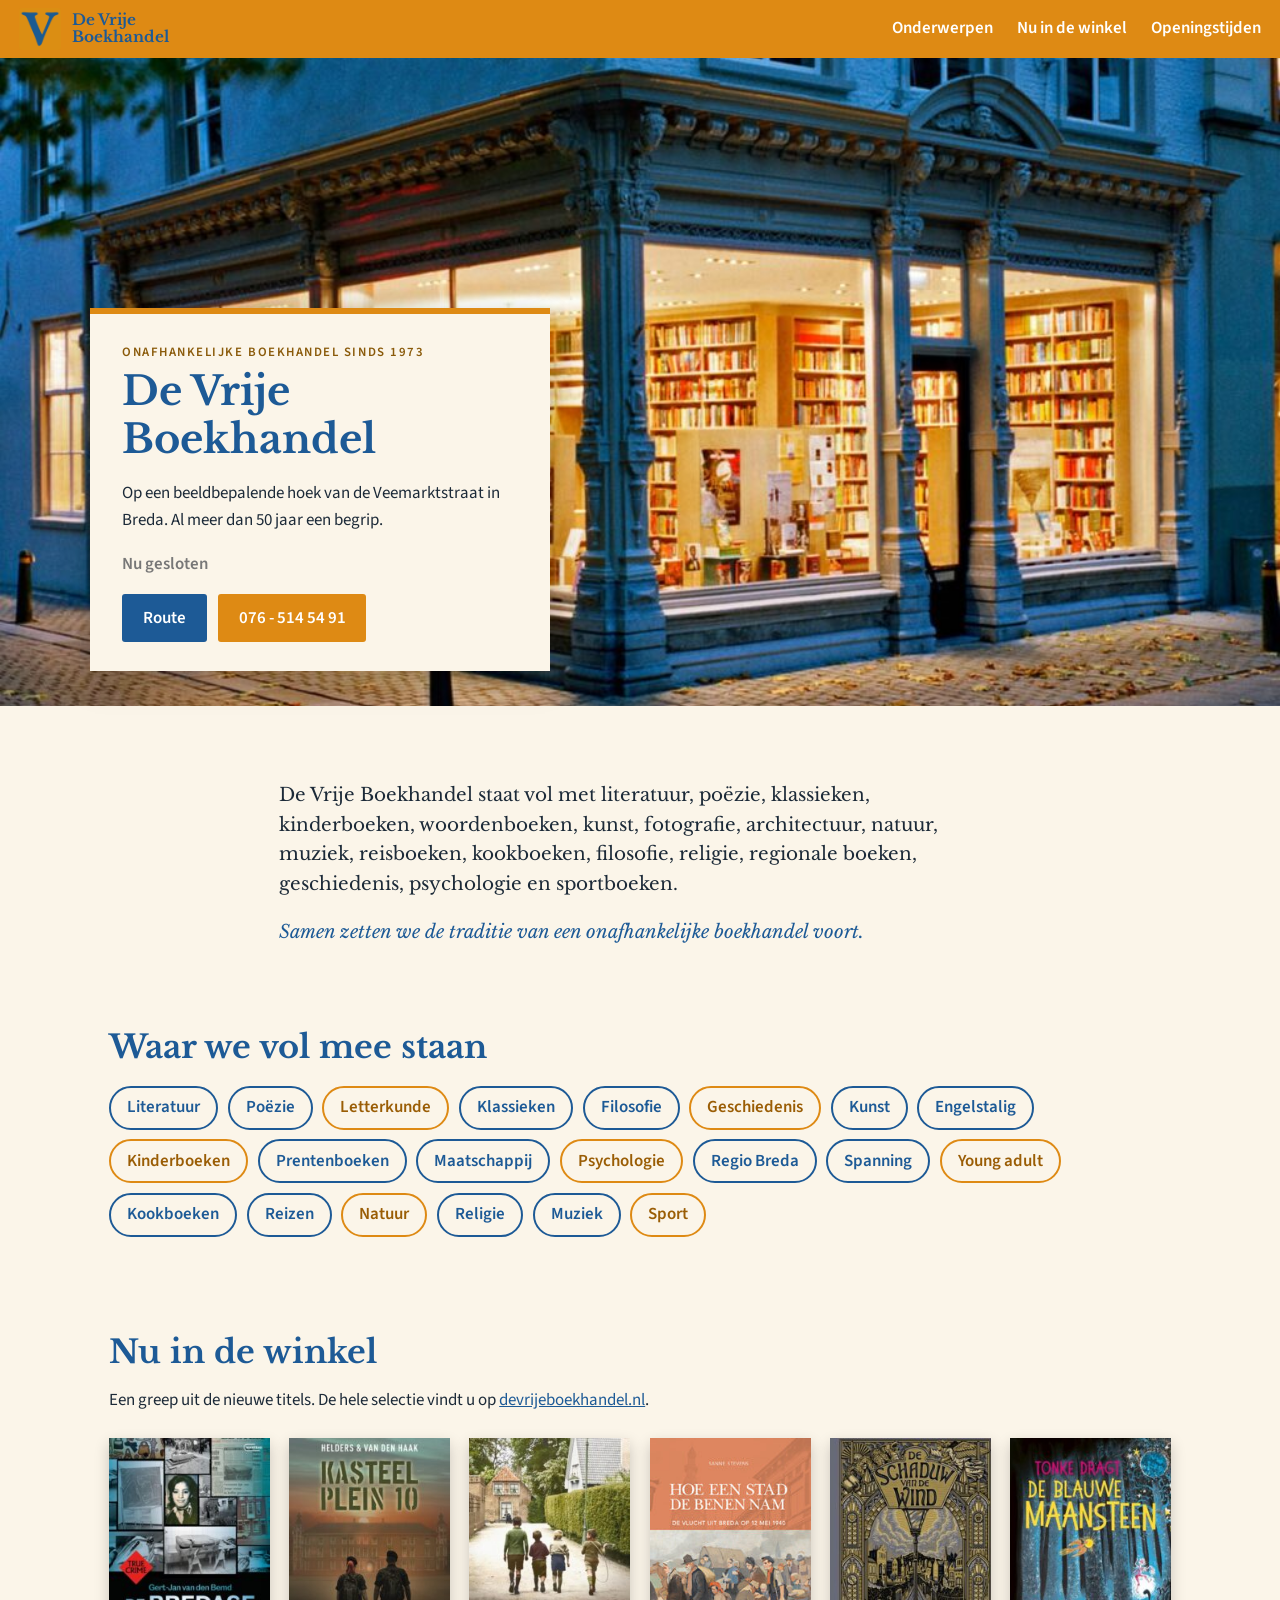
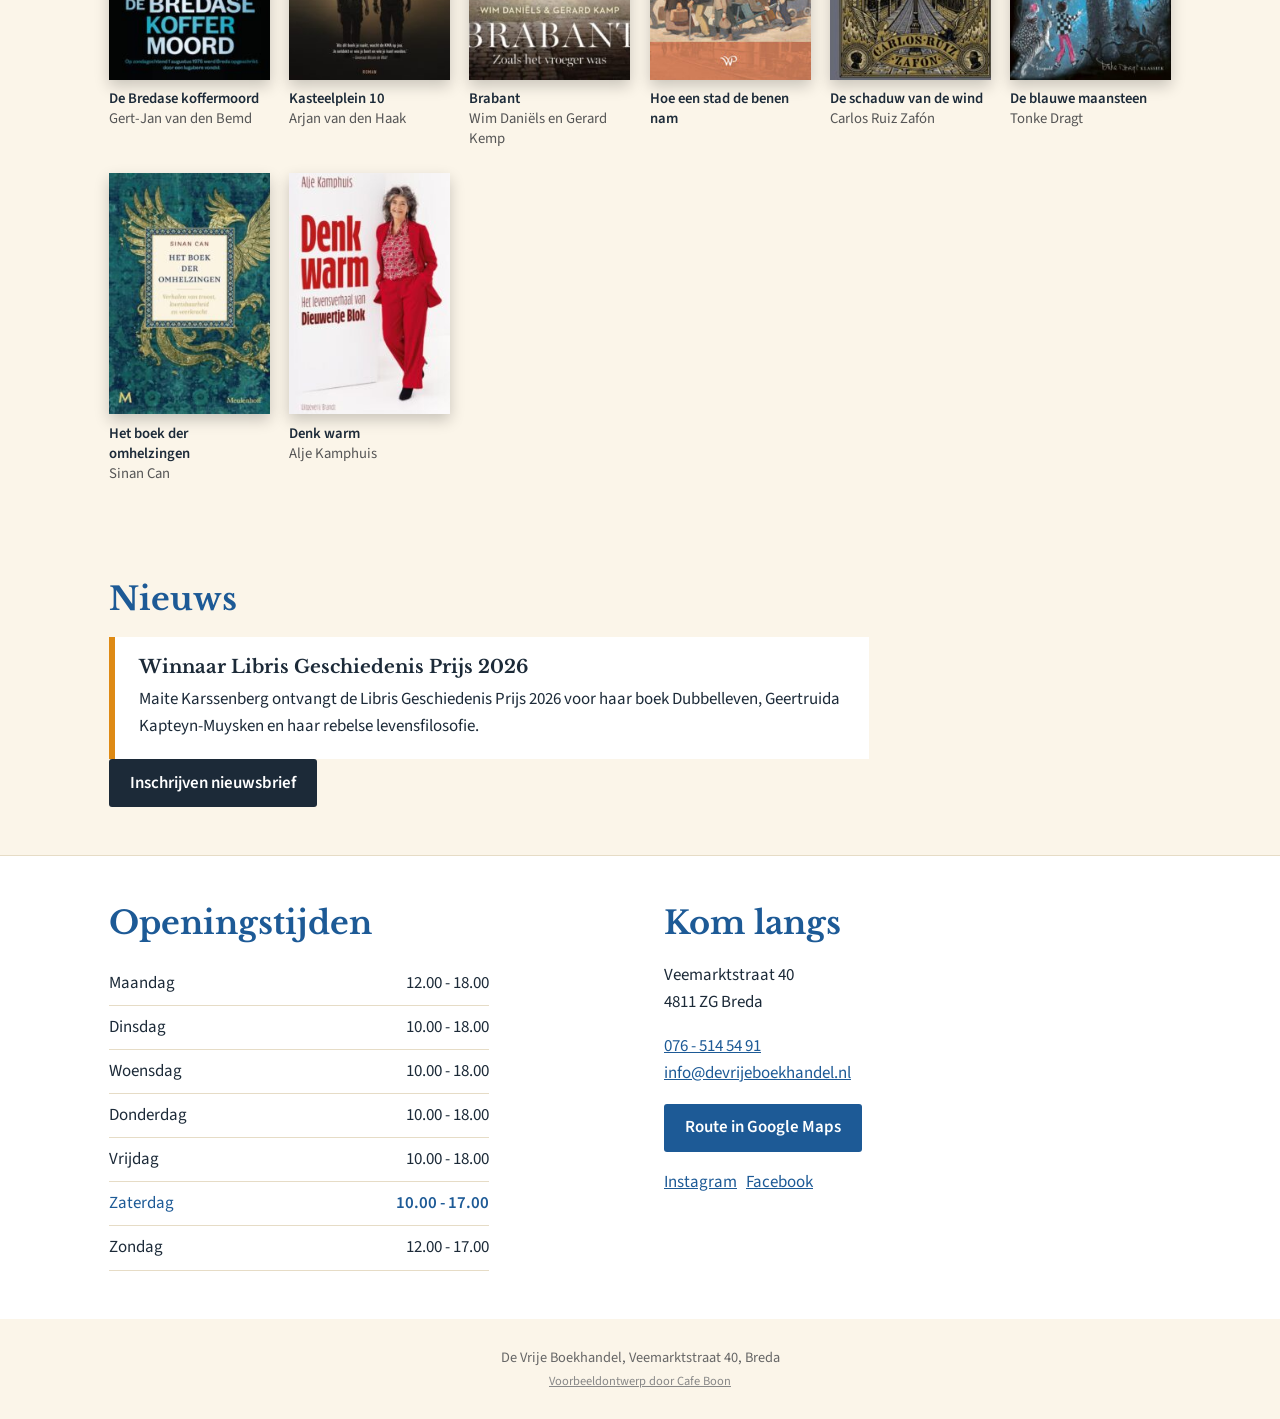
==== index.html @ ec6e94fd "Voorbeeldwebsite voor De Vrije Boekhandel" ====
<!doctype html>
<html lang="nl">
<head>
<meta charset="utf-8">
<meta name="viewport" content="width=device-width, initial-scale=1">
<meta name="robots" content="noindex">
<title>De Vrije Boekhandel - Veemarktstraat 40 Breda</title>
<meta name="description" content="De Vrije Boekhandel, onafhankelijke boekhandel op een beeldbepalende hoek van de Veemarktstraat in Breda. Open van maandag tot en met zondag.">
<meta property="og:title" content="De Vrije Boekhandel Breda">
<meta property="og:description" content="Onafhankelijke boekhandel sinds 1973, Veemarktstraat 40 in Breda.">
<meta property="og:image" content="images/winkel.jpg">
<link rel="icon" href="images/logo.png">
<link rel="preconnect" href="https://fonts.googleapis.com">
<link rel="preconnect" href="https://fonts.gstatic.com" crossorigin>
<link href="https://fonts.googleapis.com/css2?family=Libre+Baskerville:ital,wght@0,400;0,700;1,400&family=Source+Sans+3:wght@400;600&display=swap" rel="stylesheet">
<link rel="stylesheet" href="style.css">
</head>
<body>
<header class="top">
  <a class="brand" href="#"><img src="images/logo.png" alt=""><span>De Vrije<br>Boekhandel</span></a>
  <nav>
    <a href="#onderwerpen">Onderwerpen</a>
    <a href="#nu">Nu in de winkel</a>
    <a href="#openingstijden">Openingstijden</a>
  </nav>
</header>

<section class="hero">
  <img src="images/winkel.jpg" alt="De Vrije Boekhandel op de hoek van de Veemarktstraat">
  <div class="hero-card">
    <p class="kicker">Onafhankelijke boekhandel sinds 1973</p>
    <h1>De Vrije Boekhandel</h1>
    <p>Op een beeldbepalende hoek van de Veemarktstraat in Breda. Al meer dan 50 jaar een begrip.</p>
    <p class="status" id="status"></p>
    <div class="actions">
      <a class="btn" href="https://www.google.com/maps/dir/?api=1&destination=Veemarktstraat+40+4811+ZG+Breda">Route</a>
      <a class="btn alt" href="tel:+31765145491">076 - 514 54 91</a>
    </div>
  </div>
</section>

<section class="intro">
  <p>De Vrije Boekhandel staat vol met literatuur, poëzie, klassieken, kinderboeken, woordenboeken, kunst, fotografie, architectuur, natuur, muziek, reisboeken, kookboeken, filosofie, religie, regionale boeken, geschiedenis, psychologie en sportboeken.</p>
  <p class="trad">Samen zetten we de traditie van een onafhankelijke boekhandel voort.</p>
</section>

<section id="onderwerpen" class="wrap">
  <h2>Waar we vol mee staan</h2>
  <ul class="topics">
    <li>Literatuur</li><li>Poëzie</li><li>Letterkunde</li><li>Klassieken</li><li>Filosofie</li><li>Geschiedenis</li>
    <li>Kunst</li><li>Engelstalig</li><li>Kinderboeken</li><li>Prentenboeken</li><li>Maatschappij</li><li>Psychologie</li>
    <li>Regio Breda</li><li>Spanning</li><li>Young adult</li><li>Kookboeken</li><li>Reizen</li><li>Natuur</li>
    <li>Religie</li><li>Muziek</li><li>Sport</li>
  </ul>
</section>

<section id="nu" class="wrap">
  <h2>Nu in de winkel</h2>
  <p class="sub">Een greep uit de nieuwe titels. De hele selectie vindt u op <a href="https://www.devrijeboekhandel.nl/">devrijeboekhandel.nl</a>.</p>
  <ul class="shelf">
    <li><img src="images/covers/9789022343548.jpg" alt="De Bredase koffermoord"><span>De Bredase koffermoord<br><em>Gert-Jan van den Bemd</em></span></li>
    <li><img src="images/covers/9789081739986.jpg" alt="Kasteelplein 10"><span>Kasteelplein 10<br><em>Arjan van den Haak</em></span></li>
    <li><img src="images/covers/9789021344096.jpg" alt="Brabant"><span>Brabant<br><em>Wim Daniëls en Gerard Kemp</em></span></li>
    <li><img src="images/covers/9789464566826.jpg" alt="Hoe een stad de benen nam"><span>Hoe een stad de benen nam</span></li>
    <li><img src="images/covers/9789400520684.jpg" alt="De schaduw van de wind"><span>De schaduw van de wind<br><em>Carlos Ruiz Zafón</em></span></li>
    <li><img src="images/covers/9789025890926.jpg" alt="De blauwe maansteen"><span>De blauwe maansteen<br><em>Tonke Dragt</em></span></li>
    <li><img src="images/covers/9789089684578.jpg" alt="Het boek der omhelzingen"><span>Het boek der omhelzingen<br><em>Sinan Can</em></span></li>
    <li><img src="images/covers/9789493319608.jpg" alt="Denk warm"><span>Denk warm<br><em>Alje Kamphuis</em></span></li>
  </ul>
</section>

<section class="news wrap">
  <h2>Nieuws</h2>
  <article>
    <h3>Winnaar Libris Geschiedenis Prijs 2026</h3>
    <p>Maite Karssenberg ontvangt de Libris Geschiedenis Prijs 2026 voor haar boek Dubbelleven, Geertruida Kapteyn-Muysken en haar rebelse levensfilosofie.</p>
  </article>
  <p><a class="btn alt dark" href="https://www.devrijeboekhandel.nl/inschrijven-nieuwsbrief/">Inschrijven nieuwsbrief</a></p>
</section>

<section id="openingstijden" class="visit">
  <div class="wrap two">
    <div>
      <h2>Openingstijden</h2>
      <table>
        <tr data-d="1"><th>Maandag</th><td>12.00 - 18.00</td></tr>
        <tr data-d="2"><th>Dinsdag</th><td>10.00 - 18.00</td></tr>
        <tr data-d="3"><th>Woensdag</th><td>10.00 - 18.00</td></tr>
        <tr data-d="4"><th>Donderdag</th><td>10.00 - 18.00</td></tr>
        <tr data-d="5"><th>Vrijdag</th><td>10.00 - 18.00</td></tr>
        <tr data-d="6"><th>Zaterdag</th><td>10.00 - 17.00</td></tr>
        <tr data-d="0"><th>Zondag</th><td>12.00 - 17.00</td></tr>
      </table>
    </div>
    <div>
      <h2>Kom langs</h2>
      <p>Veemarktstraat 40<br>4811 ZG Breda</p>
      <p><a href="tel:+31765145491">076 - 514 54 91</a><br><a href="mailto:info@devrijeboekhandel.nl">info@devrijeboekhandel.nl</a></p>
      <p><a class="btn" href="https://www.google.com/maps/dir/?api=1&destination=Veemarktstraat+40+4811+ZG+Breda">Route in Google Maps</a></p>
      <p><a href="https://www.instagram.com/vrijeboekhandelbreda/">Instagram</a> &nbsp; <a href="https://www.facebook.com/VrijeBoekhandel/">Facebook</a></p>
    </div>
  </div>
</section>

<footer>
  <p>De Vrije Boekhandel, Veemarktstraat 40, Breda</p>
  <p class="credit"><a href="https://cafeboon.com">Voorbeeldontwerp door Cafe Boon</a></p>
</footer>
<script>
(function(){
  var h={1:[12,18],2:[10,18],3:[10,18],4:[10,18],5:[10,18],6:[10,17],0:[12,17]};
  var n=new Date(),d=n.getDay(),m=n.getHours()+n.getMinutes()/60,el=document.getElementById('status');
  var r=document.querySelector('tr[data-d="'+d+'"]');if(r)r.className='today';
  if(m>=h[d][0]&&m<h[d][1]){el.textContent='Vandaag open tot '+h[d][1]+'.00 uur';el.className='status yes'}
  else{el.textContent='Nu gesloten'}
})();
</script>
</body>
</html>
---- style.css ----
:root{--orange:#de8a14;--blue:#1d5a96;--ink:#1c2a38;--cream:#fbf5e9;--line:#e6dcc6}
*{box-sizing:border-box}
body{margin:0;font-family:"Source Sans 3",sans-serif;font-size:1.06rem;color:var(--ink);background:var(--cream);line-height:1.6}
h1,h2,h3{font-family:"Libre Baskerville",serif;line-height:1.2;margin:0 0 .6em}
h2{font-size:clamp(1.5rem,3.5vw,2rem);color:var(--blue)}
a{color:var(--blue)}
.top{display:flex;align-items:center;justify-content:space-between;padding:.5rem 1.2rem;background:var(--orange);position:sticky;top:0;z-index:5}
.brand{display:flex;align-items:center;gap:.7rem;text-decoration:none;color:var(--blue);font-family:"Libre Baskerville",serif;font-weight:700;line-height:1.1;font-size:.95rem}
.brand img{height:42px;border-radius:3px}
.top nav a{color:#fff;text-decoration:none;margin-left:1.3rem;font-weight:600}
.hero{position:relative;height:72vh;min-height:420px;background:#223}
.hero>img{width:100%;height:100%;object-fit:cover;display:block}
.hero-card{position:absolute;left:max(1.2rem,calc((100vw - 1100px)/2));bottom:2.2rem;background:var(--cream);padding:1.8rem 2rem;max-width:460px;border-top:6px solid var(--orange);box-shadow:0 10px 30px rgba(0,0,0,.25)}
.hero-card h1{font-size:clamp(1.8rem,4.5vw,2.5rem);color:var(--blue);margin:.1em 0 .4em}
.kicker{font-size:.8rem;text-transform:uppercase;letter-spacing:.12em;font-weight:600;margin:0;color:#8a5a0a}
.status{font-weight:600;margin:.2rem 0 1rem;color:#777}.status.yes{color:#2e7d32}
.actions{display:flex;gap:.7rem;flex-wrap:wrap}
.btn{display:inline-block;background:var(--blue);color:#fff;padding:.65rem 1.3rem;text-decoration:none;font-weight:600;border-radius:3px}
.btn.alt{background:var(--orange);color:#fff}.btn.dark{background:var(--ink)}
.intro{max-width:760px;margin:0 auto;padding:3.5rem 1.2rem 1rem;font-family:"Libre Baskerville",serif;font-size:1.15rem}
.trad{font-style:italic;color:var(--blue)}
.wrap{max-width:1100px;margin:0 auto;padding:3rem 1.2rem}
.topics{list-style:none;padding:0;margin:0;display:flex;flex-wrap:wrap;gap:.6rem}
.topics li{border:2px solid var(--blue);color:var(--blue);padding:.4rem 1rem;border-radius:999px;font-weight:600}
.topics li:nth-child(3n){border-color:var(--orange);color:#9a5d05}
.sub{margin-top:-.2rem}
.shelf{list-style:none;padding:0;margin:1.5rem 0 0;display:grid;grid-template-columns:repeat(auto-fill,minmax(150px,1fr));gap:1.5rem 1.2rem}
.shelf img{width:100%;aspect-ratio:2/3;object-fit:cover;display:block;box-shadow:0 6px 14px rgba(0,0,0,.2);background:#ddd}
.shelf span{display:block;margin-top:.6rem;font-size:.92rem;line-height:1.35;font-weight:600}
.shelf em{font-weight:400;font-style:normal;color:#555}
.news article{background:#fff;border-left:6px solid var(--orange);padding:1.2rem 1.5rem;max-width:760px}
.news h3{font-size:1.15rem;margin-bottom:.4em}.news p{margin:0}
.visit{background:#fff;border-top:1px solid var(--line)}
.two{display:grid;grid-template-columns:1fr 1fr;gap:3rem}
table{border-collapse:collapse;width:100%;max-width:380px}
th{text-align:left;font-weight:400}td{text-align:right}
th,td{padding:.5rem 0;border-bottom:1px solid var(--line)}
tr.today{font-weight:600;color:var(--blue)}
footer{text-align:center;padding:1.5rem 1rem;font-size:.9rem;color:#666;background:var(--cream)}
footer p{margin:.2rem}.credit{font-size:.78rem}.credit a{color:#888}
@media(max-width:760px){
.top nav{display:none}
.hero{height:auto;min-height:0}.hero>img{height:260px}
.hero-card{position:static;max-width:none;box-shadow:none}
.two{grid-template-columns:1fr;gap:2rem}}
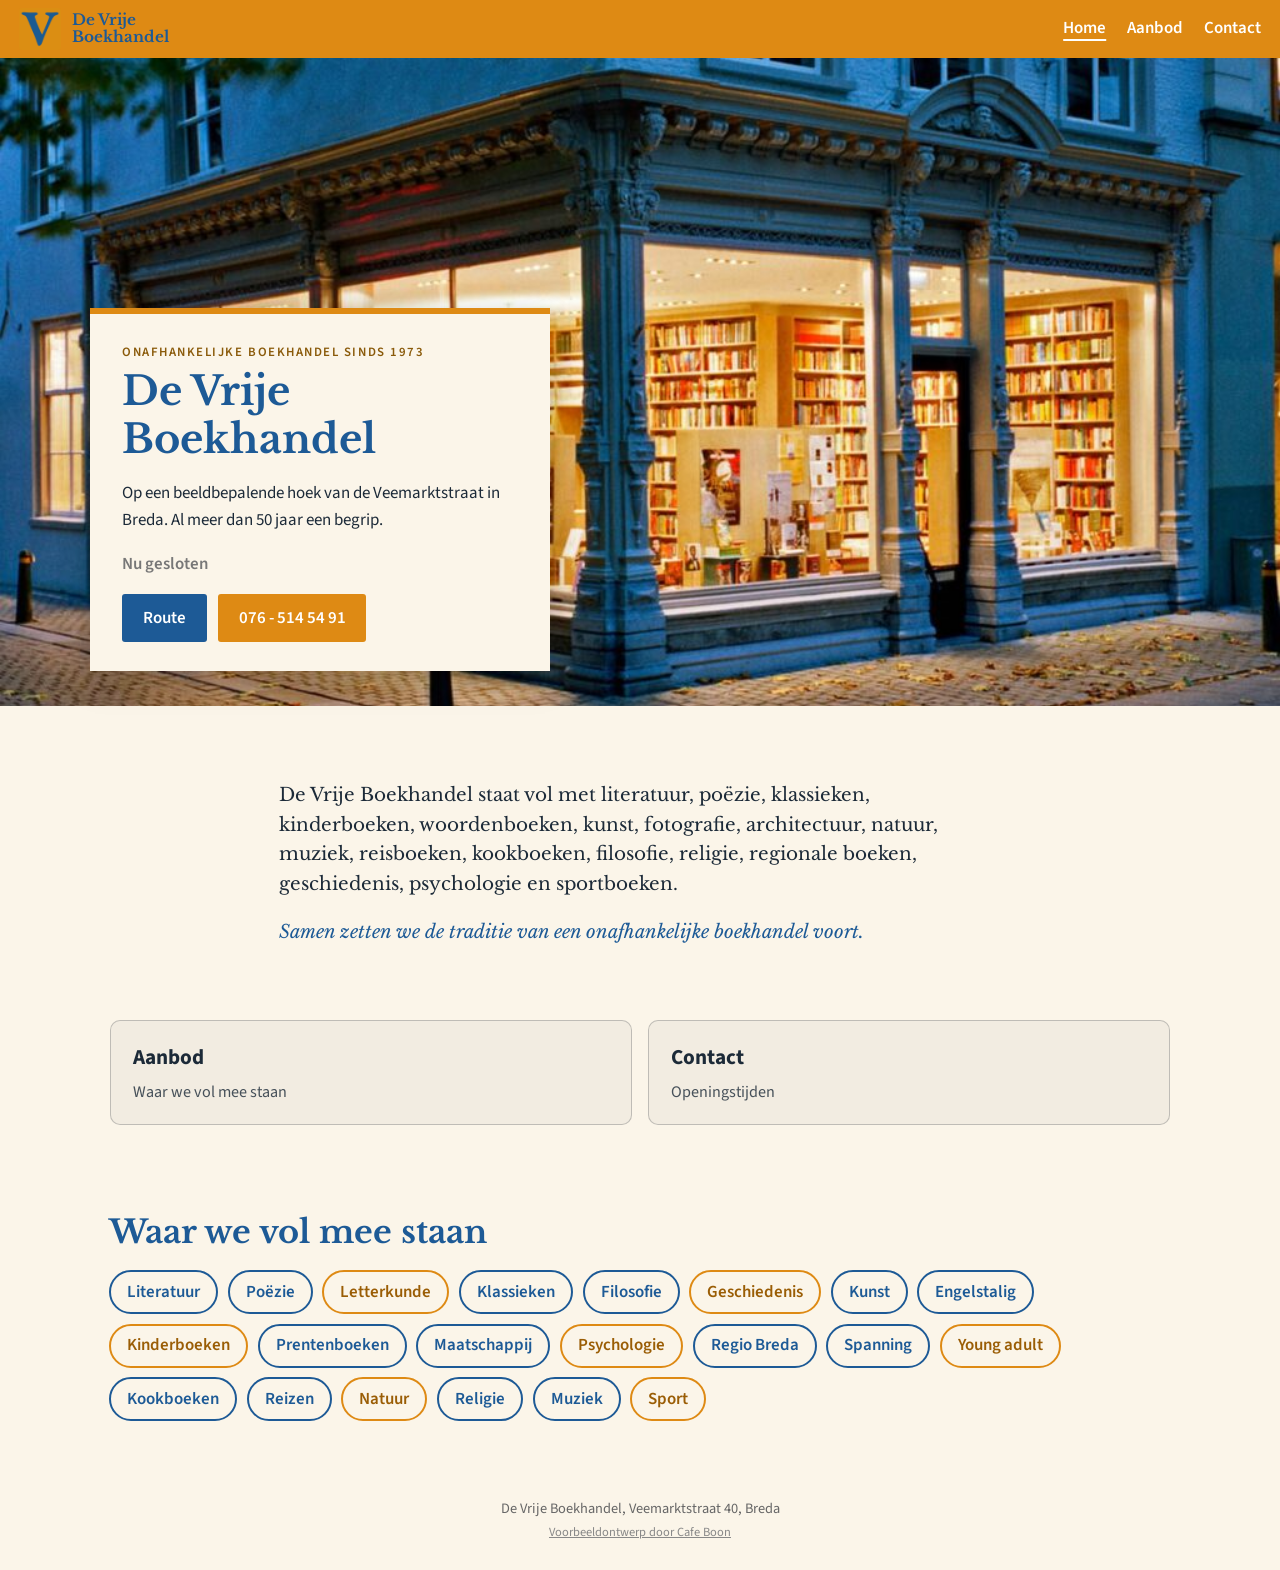
==== commit b61c5116: "Website opgedeeld in meerdere pagina's" ====
--- a/index.html
+++ b/index.html
@@ -17,103 +17,46 @@
 </head>
 <body>
 <header class="top">
-  <a class="brand" href="#"><img src="images/logo.png" alt=""><span>De Vrije<br>Boekhandel</span></a>
-  <nav>
-    <a href="#onderwerpen">Onderwerpen</a>
-    <a href="#nu">Nu in de winkel</a>
-    <a href="#openingstijden">Openingstijden</a>
-  </nav>
+<a class="brand" href="index.html"><img alt="" src="images/logo.png"/><span>De Vrije<br/>Boekhandel</span></a>
+<nav><a aria-current="page" href="index.html">Home</a><a href="aanbod.html">Aanbod</a><a href="contact.html">Contact</a></nav>
 </header>
-
+<div aria-label="Pagina's" class="sn-bar" role="navigation"><a aria-current="page" class="sn-link" href="index.html">Home</a><a class="sn-link" href="aanbod.html">Aanbod</a><a class="sn-link" href="contact.html">Contact</a></div>
 <section class="hero">
-  <img src="images/winkel.jpg" alt="De Vrije Boekhandel op de hoek van de Veemarktstraat">
-  <div class="hero-card">
-    <p class="kicker">Onafhankelijke boekhandel sinds 1973</p>
-    <h1>De Vrije Boekhandel</h1>
-    <p>Op een beeldbepalende hoek van de Veemarktstraat in Breda. Al meer dan 50 jaar een begrip.</p>
-    <p class="status" id="status"></p>
-    <div class="actions">
-      <a class="btn" href="https://www.google.com/maps/dir/?api=1&destination=Veemarktstraat+40+4811+ZG+Breda">Route</a>
-      <a class="btn alt" href="tel:+31765145491">076 - 514 54 91</a>
-    </div>
-  </div>
+<img alt="De Vrije Boekhandel op de hoek van de Veemarktstraat" src="images/winkel.jpg"/>
+<div class="hero-card">
+<p class="kicker">Onafhankelijke boekhandel sinds 1973</p>
+<h1>De Vrije Boekhandel</h1>
+<p>Op een beeldbepalende hoek van de Veemarktstraat in Breda. Al meer dan 50 jaar een begrip.</p>
+<p class="status" id="status"></p>
+<div class="actions">
+<a class="btn" href="https://www.google.com/maps/dir/?api=1&amp;destination=Veemarktstraat+40+4811+ZG+Breda">Route</a>
+<a class="btn alt" href="tel:+31765145491">076 - 514 54 91</a>
+</div>
+</div>
 </section>
-
 <section class="intro">
-  <p>De Vrije Boekhandel staat vol met literatuur, poëzie, klassieken, kinderboeken, woordenboeken, kunst, fotografie, architectuur, natuur, muziek, reisboeken, kookboeken, filosofie, religie, regionale boeken, geschiedenis, psychologie en sportboeken.</p>
-  <p class="trad">Samen zetten we de traditie van een onafhankelijke boekhandel voort.</p>
+<p>De Vrije Boekhandel staat vol met literatuur, poëzie, klassieken, kinderboeken, woordenboeken, kunst, fotografie, architectuur, natuur, muziek, reisboeken, kookboeken, filosofie, religie, regionale boeken, geschiedenis, psychologie en sportboeken.</p>
+<p class="trad">Samen zetten we de traditie van een onafhankelijke boekhandel voort.</p>
 </section>
-
-<section id="onderwerpen" class="wrap">
-  <h2>Waar we vol mee staan</h2>
-  <ul class="topics">
-    <li>Literatuur</li><li>Poëzie</li><li>Letterkunde</li><li>Klassieken</li><li>Filosofie</li><li>Geschiedenis</li>
-    <li>Kunst</li><li>Engelstalig</li><li>Kinderboeken</li><li>Prentenboeken</li><li>Maatschappij</li><li>Psychologie</li>
-    <li>Regio Breda</li><li>Spanning</li><li>Young adult</li><li>Kookboeken</li><li>Reizen</li><li>Natuur</li>
-    <li>Religie</li><li>Muziek</li><li>Sport</li>
-  </ul>
+<div class="sn-cards"><a class="sn-card" href="aanbod.html"><strong>Aanbod</strong><span>Waar we vol mee staan</span></a><a class="sn-card" href="contact.html"><strong>Contact</strong><span>Openingstijden</span></a></div>
+<section class="wrap">
+<h2>Waar we vol mee staan</h2>
+<ul class="topics">
+<li>Literatuur</li><li>Poëzie</li><li>Letterkunde</li><li>Klassieken</li><li>Filosofie</li><li>Geschiedenis</li>
+<li>Kunst</li><li>Engelstalig</li><li>Kinderboeken</li><li>Prentenboeken</li><li>Maatschappij</li><li>Psychologie</li>
+<li>Regio Breda</li><li>Spanning</li><li>Young adult</li><li>Kookboeken</li><li>Reizen</li><li>Natuur</li>
+<li>Religie</li><li>Muziek</li><li>Sport</li>
+</ul>
 </section>
-
-<section id="nu" class="wrap">
-  <h2>Nu in de winkel</h2>
-  <p class="sub">Een greep uit de nieuwe titels. De hele selectie vindt u op <a href="https://www.devrijeboekhandel.nl/">devrijeboekhandel.nl</a>.</p>
-  <ul class="shelf">
-    <li><img src="images/covers/9789022343548.jpg" alt="De Bredase koffermoord"><span>De Bredase koffermoord<br><em>Gert-Jan van den Bemd</em></span></li>
-    <li><img src="images/covers/9789081739986.jpg" alt="Kasteelplein 10"><span>Kasteelplein 10<br><em>Arjan van den Haak</em></span></li>
-    <li><img src="images/covers/9789021344096.jpg" alt="Brabant"><span>Brabant<br><em>Wim Daniëls en Gerard Kemp</em></span></li>
-    <li><img src="images/covers/9789464566826.jpg" alt="Hoe een stad de benen nam"><span>Hoe een stad de benen nam</span></li>
-    <li><img src="images/covers/9789400520684.jpg" alt="De schaduw van de wind"><span>De schaduw van de wind<br><em>Carlos Ruiz Zafón</em></span></li>
-    <li><img src="images/covers/9789025890926.jpg" alt="De blauwe maansteen"><span>De blauwe maansteen<br><em>Tonke Dragt</em></span></li>
-    <li><img src="images/covers/9789089684578.jpg" alt="Het boek der omhelzingen"><span>Het boek der omhelzingen<br><em>Sinan Can</em></span></li>
-    <li><img src="images/covers/9789493319608.jpg" alt="Denk warm"><span>Denk warm<br><em>Alje Kamphuis</em></span></li>
-  </ul>
-</section>
-
-<section class="news wrap">
-  <h2>Nieuws</h2>
-  <article>
-    <h3>Winnaar Libris Geschiedenis Prijs 2026</h3>
-    <p>Maite Karssenberg ontvangt de Libris Geschiedenis Prijs 2026 voor haar boek Dubbelleven, Geertruida Kapteyn-Muysken en haar rebelse levensfilosofie.</p>
-  </article>
-  <p><a class="btn alt dark" href="https://www.devrijeboekhandel.nl/inschrijven-nieuwsbrief/">Inschrijven nieuwsbrief</a></p>
-</section>
-
-<section id="openingstijden" class="visit">
-  <div class="wrap two">
-    <div>
-      <h2>Openingstijden</h2>
-      <table>
-        <tr data-d="1"><th>Maandag</th><td>12.00 - 18.00</td></tr>
-        <tr data-d="2"><th>Dinsdag</th><td>10.00 - 18.00</td></tr>
-        <tr data-d="3"><th>Woensdag</th><td>10.00 - 18.00</td></tr>
-        <tr data-d="4"><th>Donderdag</th><td>10.00 - 18.00</td></tr>
-        <tr data-d="5"><th>Vrijdag</th><td>10.00 - 18.00</td></tr>
-        <tr data-d="6"><th>Zaterdag</th><td>10.00 - 17.00</td></tr>
-        <tr data-d="0"><th>Zondag</th><td>12.00 - 17.00</td></tr>
-      </table>
-    </div>
-    <div>
-      <h2>Kom langs</h2>
-      <p>Veemarktstraat 40<br>4811 ZG Breda</p>
-      <p><a href="tel:+31765145491">076 - 514 54 91</a><br><a href="mailto:info@devrijeboekhandel.nl">info@devrijeboekhandel.nl</a></p>
-      <p><a class="btn" href="https://www.google.com/maps/dir/?api=1&destination=Veemarktstraat+40+4811+ZG+Breda">Route in Google Maps</a></p>
-      <p><a href="https://www.instagram.com/vrijeboekhandelbreda/">Instagram</a> &nbsp; <a href="https://www.facebook.com/VrijeBoekhandel/">Facebook</a></p>
-    </div>
-  </div>
-</section>
-
 <footer>
-  <p>De Vrije Boekhandel, Veemarktstraat 40, Breda</p>
-  <p class="credit"><a href="https://cafeboon.com">Voorbeeldontwerp door Cafe Boon</a></p>
+<p>De Vrije Boekhandel, Veemarktstraat 40, Breda</p>
+<p class="credit"><a href="https://cafeboon.com">Voorbeeldontwerp door Cafe Boon</a></p>
 </footer>
-<script>
-(function(){
+<script>try{(function(){
   var h={1:[12,18],2:[10,18],3:[10,18],4:[10,18],5:[10,18],6:[10,17],0:[12,17]};
   var n=new Date(),d=n.getDay(),m=n.getHours()+n.getMinutes()/60,el=document.getElementById('status');
   var r=document.querySelector('tr[data-d="'+d+'"]');if(r)r.className='today';
   if(m>=h[d][0]&&m<h[d][1]){el.textContent='Vandaag open tot '+h[d][1]+'.00 uur';el.className='status yes'}
   else{el.textContent='Nu gesloten'}
-})();
-</script>
-</body>
-</html>
+})();}catch(e){}</script>
+</body></html>
--- a/style.css
+++ b/style.css
@@ -43,3 +43,17 @@
 .hero{height:auto;min-height:0}.hero>img{height:260px}
 .hero-card{position:static;max-width:none;box-shadow:none}
 .two{grid-template-columns:1fr;gap:2rem}}
+/* sitenav:start */
+.sn-bar{display:none;gap:6px;overflow-x:auto;white-space:nowrap;-webkit-overflow-scrolling:touch;padding:8px 12px;background:inherit;color:inherit;font:inherit;line-height:1.2;border-bottom:1px solid rgba(128,128,128,.35);box-sizing:border-box;max-width:100%}
+.sn-bar a.sn-link{flex:0 0 auto;padding:9px 15px;border-radius:999px;color:inherit;text-decoration:none;font-size:15px;font-weight:600;letter-spacing:0;text-transform:none;margin:0}
+.sn-bar a.sn-link[aria-current="page"]{background:rgba(128,128,128,.2);box-shadow:inset 0 -2px 0 currentColor}
+@media(max-width:760px){.sn-bar{display:flex}}
+nav a[aria-current="page"]:not(.cta):not(.btn):not(.call){text-decoration:underline;text-underline-offset:6px;text-decoration-thickness:2px}
+.sn-head{max-width:1100px;margin:0 auto;padding:40px 20px 0;box-sizing:border-box}
+.sn-head h1{margin:0;color:inherit;font-size:clamp(30px,5vw,46px);line-height:1.1}
+.sn-cards{max-width:1100px;margin:0 auto;padding:40px 20px;display:grid;grid-template-columns:repeat(auto-fit,minmax(230px,1fr));gap:16px;box-sizing:border-box}
+.sn-card{display:block;padding:20px 22px;border:1px solid rgba(128,128,128,.45);border-radius:10px;background:rgba(128,128,128,.07);color:inherit;text-decoration:none;min-width:0}
+.sn-card strong{display:block;font-size:1.25em;margin:0 0 6px;color:inherit}
+.sn-card span{display:block;opacity:.8;font-size:.95em;line-height:1.4}
+.sn-card:hover,.sn-card:focus-visible{border-color:currentColor}
+/* sitenav:end */
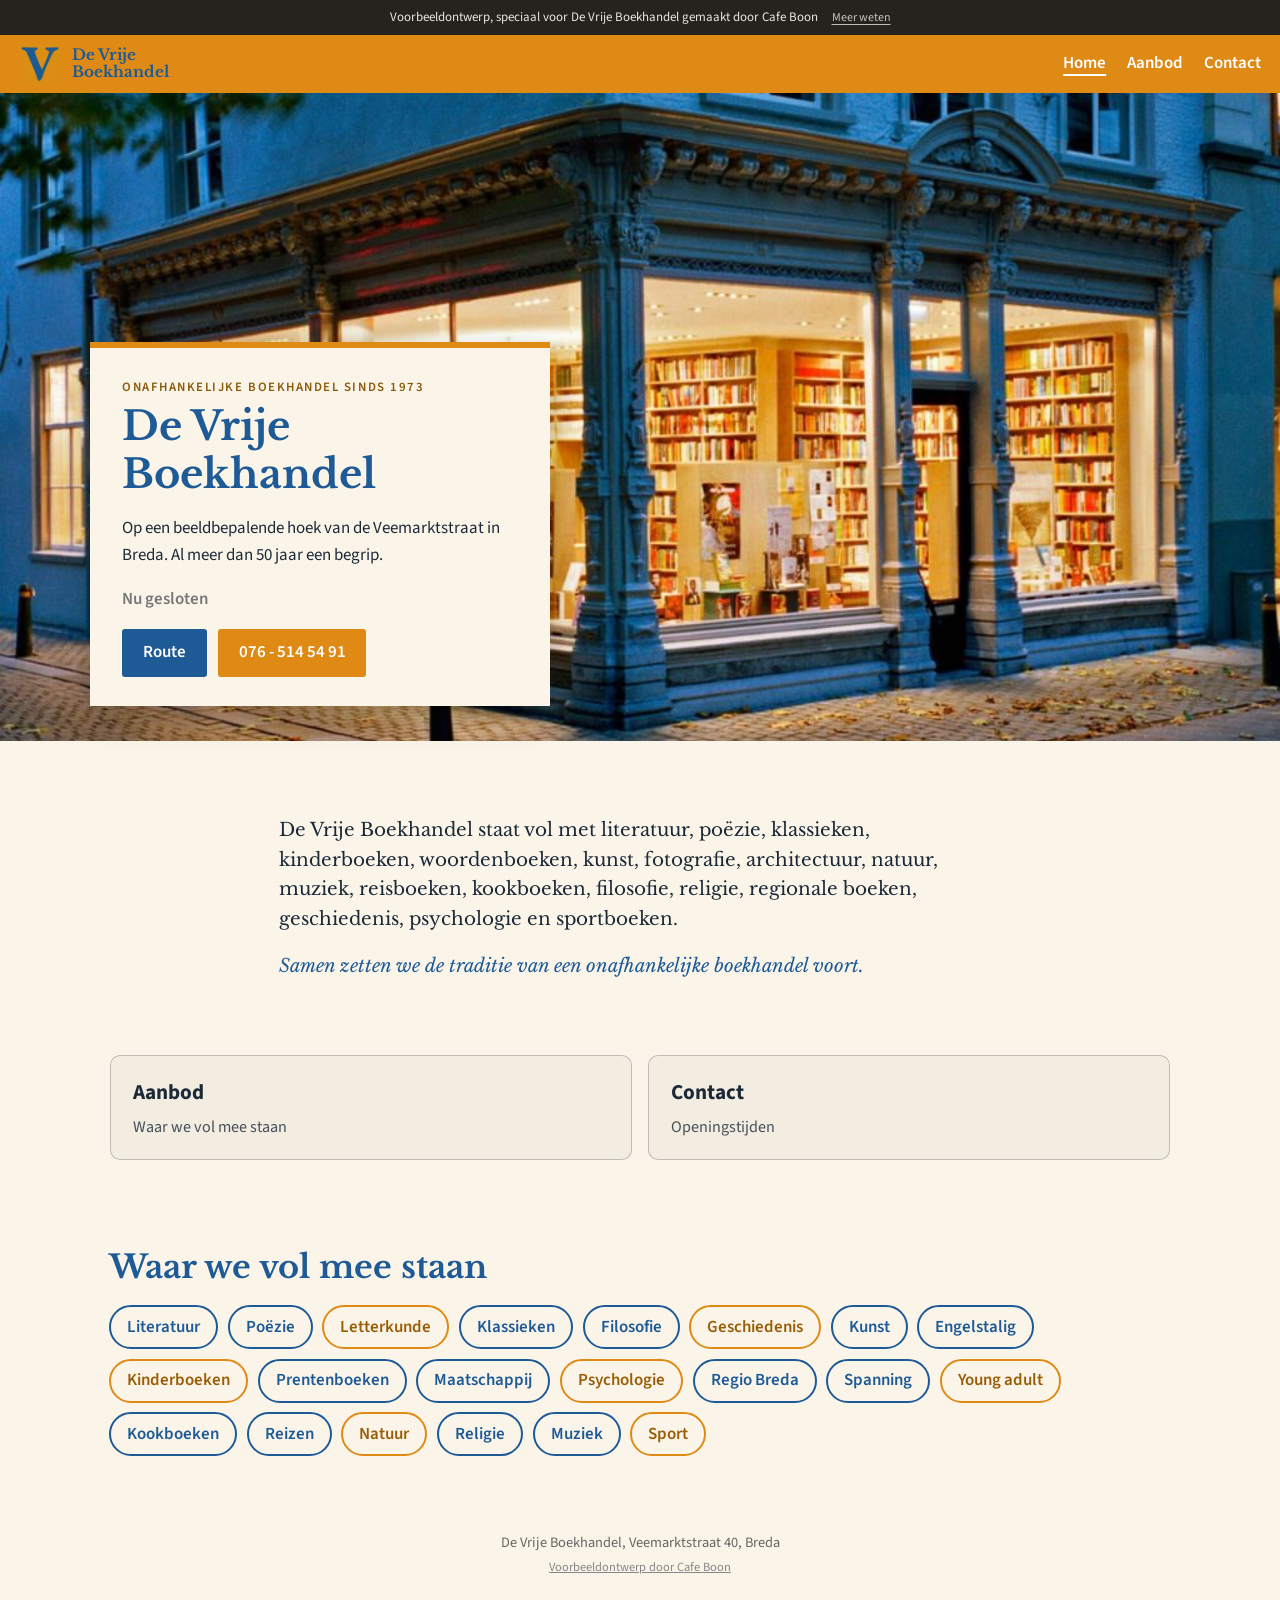
==== commit 8a401f3e: "Werkende formulieren voor afspraken en aanvragen" ====
--- a/index.html
+++ b/index.html
@@ -16,6 +16,7 @@
 <link rel="stylesheet" href="style.css">
 </head>
 <body>
+<div class="vb-banner" role="note"><span>Voorbeeldontwerp, speciaal voor De Vrije Boekhandel gemaakt door Cafe Boon</span><a href="https://cafeboon.com">Meer weten</a></div>
 <header class="top">
 <a class="brand" href="index.html"><img alt="" src="images/logo.png"/><span>De Vrije<br/>Boekhandel</span></a>
 <nav><a aria-current="page" href="index.html">Home</a><a href="aanbod.html">Aanbod</a><a href="contact.html">Contact</a></nav>
--- a/style.css
+++ b/style.css
@@ -57,3 +57,31 @@
 .sn-card span{display:block;opacity:.8;font-size:.95em;line-height:1.4}
 .sn-card:hover,.sn-card:focus-visible{border-color:currentColor}
 /* sitenav:end */
+/* voorbeeld-formulier:start */
+@layer sn{.sn-form button.btn{border:0;font:inherit;cursor:pointer;line-height:1.2}}
+.sn-formsec{padding:36px 0 72px}
+.sn-formwrap{max-width:1100px;margin:0 auto;padding:0 20px;box-sizing:border-box}
+.sn-formwrap>h2{margin:0 0 12px}
+.sn-formwrap>.sn-lead,.sn-formwrap>.sn-form,.sn-formwrap>.sn-done{max-width:720px}
+.sn-formwrap .sn-lead{margin:0 0 24px;opacity:.85}
+.sn-form{display:grid;grid-template-columns:1fr 1fr;gap:16px}
+.sn-field{display:flex;flex-direction:column;gap:6px;min-width:0;text-align:left}
+.sn-field.full{grid-column:1/-1}
+.sn-field label{font-size:14px;font-weight:600}
+.sn-field input,.sn-field select,.sn-field textarea{font:inherit;font-size:16px;line-height:1.4;color:inherit;background:rgba(128,128,128,.12);border:1px solid rgba(128,128,128,.55);border-radius:8px;padding:11px 12px;width:100%;box-sizing:border-box;min-width:0;max-width:100%;-webkit-appearance:none;appearance:none}
+.sn-field select{background-image:linear-gradient(45deg,transparent 50%,currentColor 50%),linear-gradient(135deg,currentColor 50%,transparent 50%);background-position:calc(100% - 20px) 50%,calc(100% - 15px) 50%;background-size:5px 5px;background-repeat:no-repeat;padding-right:38px}
+.sn-field select option{color:#111;background:#fff}
+.sn-field textarea{resize:vertical}
+.sn-field input:focus,.sn-field select:focus,.sn-field textarea:focus{outline:2px solid currentColor;outline-offset:1px}
+.sn-done{padding:28px;border:1px solid rgba(128,128,128,.55);border-radius:12px;background:rgba(128,128,128,.1)}
+.sn-done h2{margin:0 0 10px}
+.sn-done p{margin:0}
+.sn-done a{text-decoration:underline;text-underline-offset:3px;font-weight:600}
+.sn-formlink{padding:0 0 56px}
+@media(max-width:640px){.sn-form{grid-template-columns:1fr}.sn-formsec{padding:24px 0 56px}}
+/* voorbeeld-formulier:end */
+/* voorbeeldbanner:start */
+.vb-banner{display:flex;flex-wrap:wrap;justify-content:center;align-items:baseline;gap:2px 14px;padding:8px 16px;background:#26231f;color:#e9e6df;font-size:13px;line-height:1.45;letter-spacing:0;text-transform:none;font-weight:400;text-align:center;position:relative;z-index:1000}
+.vb-banner a{color:inherit;opacity:.8;text-decoration:underline;text-underline-offset:3px;font-size:12px;font-weight:400;white-space:nowrap;letter-spacing:0;text-transform:none}
+.vb-banner a:hover{opacity:1}
+/* voorbeeldbanner:end */
